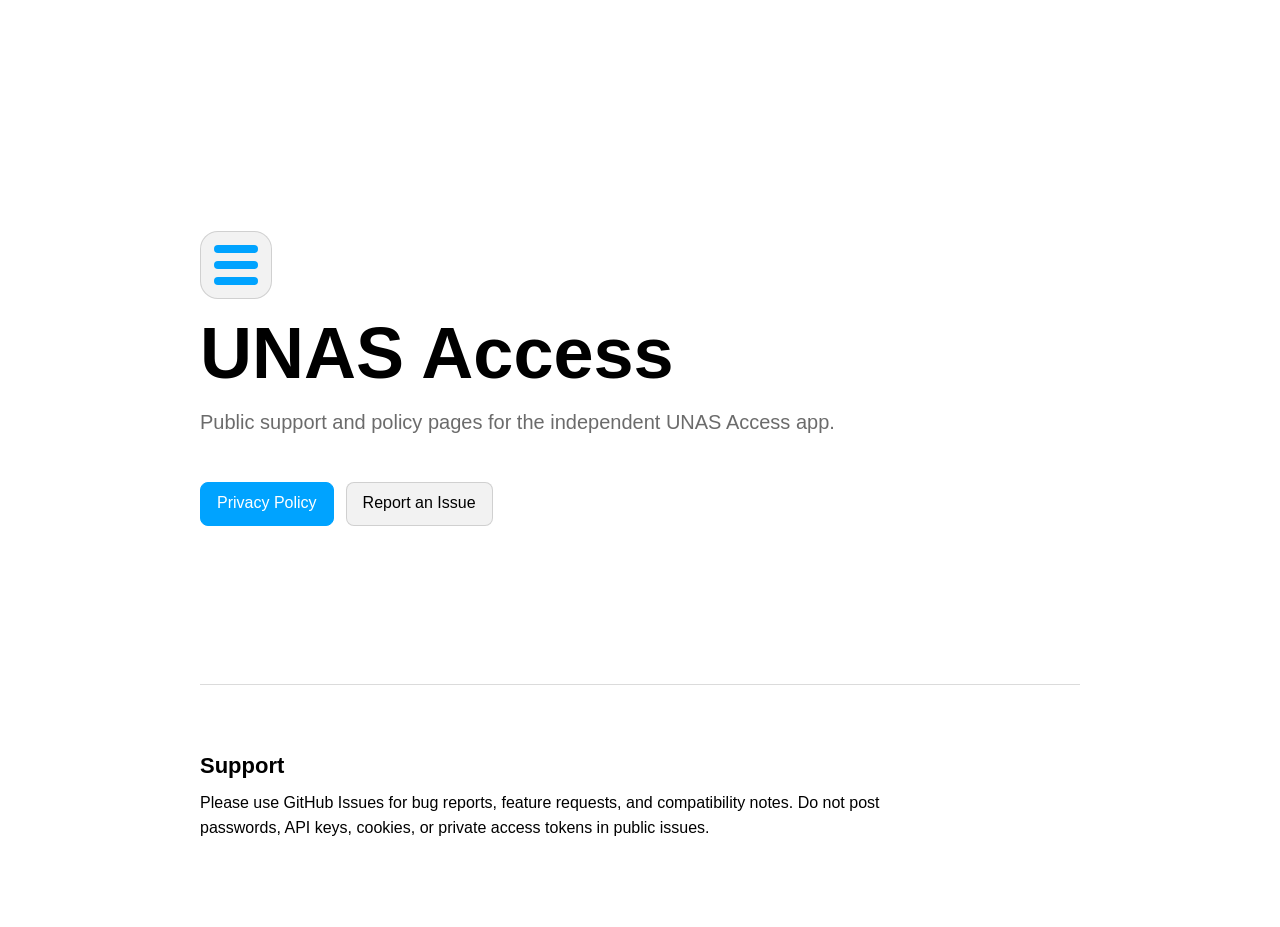
==== docs/index.html @ 2b998a5d "initial public support site" ====
<!doctype html>
<html lang="en">
<head>
    <meta charset="utf-8">
    <meta name="viewport" content="width=device-width, initial-scale=1">
    <title>UNAS Access</title>
    <link rel="stylesheet" href="./styles.css">
</head>
<body>
    <main class="page">
        <section class="hero">
            <div class="mark" aria-hidden="true">
                <span></span>
                <span></span>
                <span></span>
            </div>
            <h1>UNAS Access</h1>
            <p>
                Public support and policy pages for the independent UNAS Access
                app.
            </p>
            <div class="actions">
                <a class="button primary" href="./privacy/">Privacy Policy</a>
                <a
                    class="button"
                    href="https://github.com/Leask/UNAS-Access-Public/issues"
                >Report an Issue</a>
            </div>
        </section>

        <section class="content">
            <h2>Support</h2>
            <p>
                Please use GitHub Issues for bug reports, feature requests, and
                compatibility notes. Do not post passwords, API keys, cookies,
                or private access tokens in public issues.
            </p>
        </section>
    </main>
</body>
</html>
---- docs/styles.css ----
:root {
    color-scheme: light dark;
    --accent: #00a3ff;
    --border: color-mix(in srgb, CanvasText 14%, transparent);
    --muted: color-mix(in srgb, CanvasText 58%, transparent);
    --panel: color-mix(in srgb, CanvasText 5%, Canvas);
}

* {
    box-sizing: border-box;
}

body {
    margin: 0;
    min-height: 100vh;
    font: 16px/1.55 -apple-system, BlinkMacSystemFont, "Segoe UI", sans-serif;
    color: CanvasText;
    background: Canvas;
}

a {
    color: var(--accent);
}

.page {
    width: min(880px, calc(100% - 40px));
    margin: 0 auto;
    padding: 72px 0;
}

.hero {
    min-height: 68vh;
    display: grid;
    align-content: center;
    gap: 18px;
}

.mark {
    display: grid;
    gap: 8px;
    width: 72px;
    padding: 13px;
    border: 1px solid var(--border);
    border-radius: 18px;
    background: var(--panel);
}

.mark span {
    display: block;
    height: 8px;
    border-radius: 999px;
    background: var(--accent);
}

h1 {
    margin: 0;
    font-size: clamp(42px, 7vw, 72px);
    line-height: 1;
    letter-spacing: 0;
}

h2 {
    margin: 36px 0 8px;
    font-size: 22px;
    letter-spacing: 0;
}

p {
    margin: 0 0 14px;
    max-width: 720px;
}

.hero p {
    font-size: 20px;
    color: var(--muted);
}

.actions {
    display: flex;
    flex-wrap: wrap;
    gap: 12px;
    margin-top: 12px;
}

.button {
    display: inline-flex;
    align-items: center;
    min-height: 44px;
    padding: 0 16px;
    border: 1px solid var(--border);
    border-radius: 8px;
    color: CanvasText;
    text-decoration: none;
    background: var(--panel);
}

.button.primary {
    border-color: var(--accent);
    color: white;
    background: var(--accent);
}

.content {
    padding-top: 28px;
    border-top: 1px solid var(--border);
}

.policy .content {
    max-width: 760px;
    margin: 0 auto;
}

.eyebrow,
.updated,
.footer {
    color: var(--muted);
}

.eyebrow {
    margin-bottom: 8px;
    font-size: 13px;
    font-weight: 700;
    letter-spacing: 0.08em;
    text-transform: uppercase;
}

.footer {
    margin-top: 44px;
    font-size: 14px;
}

@media (max-width: 520px) {
    .page {
        width: min(100% - 28px, 880px);
        padding: 44px 0;
    }

    .hero {
        min-height: 60vh;
    }

    .actions {
        display: grid;
    }
}
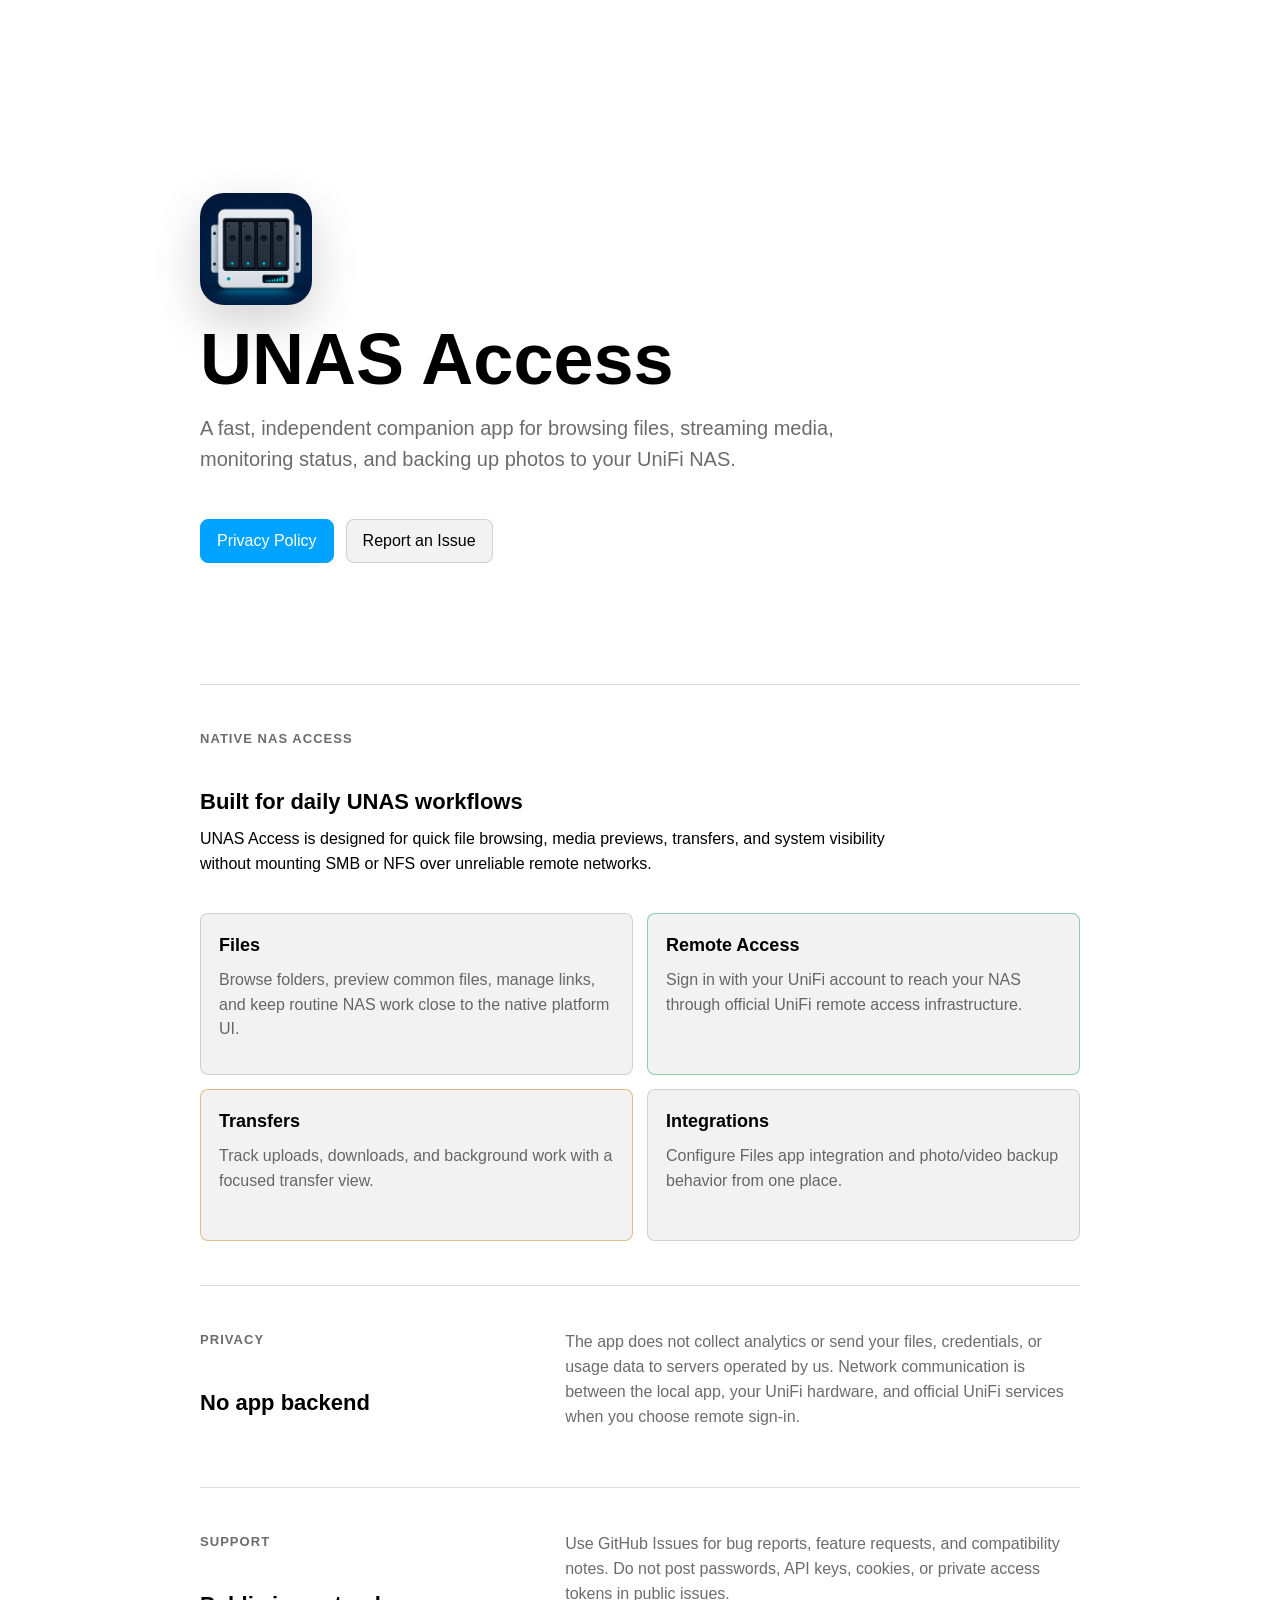
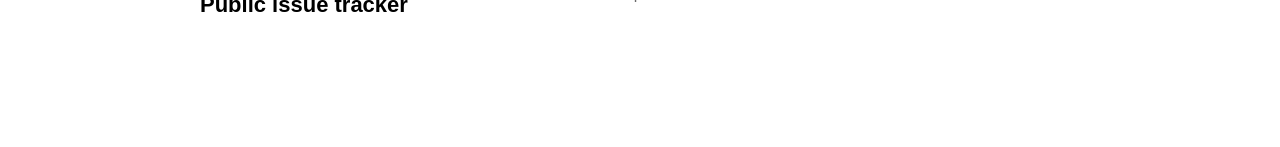
==== commit 9b165c02: "docs: enrich public homepage and privacy policy" ====
--- a/docs/index.html
+++ b/docs/index.html
@@ -9,15 +9,18 @@
 <body>
     <main class="page">
         <section class="hero">
-            <div class="mark" aria-hidden="true">
-                <span></span>
-                <span></span>
-                <span></span>
-            </div>
+            <img
+                class="app-logo"
+                src="./assets/logo.png"
+                width="112"
+                height="112"
+                alt="UNAS Access"
+            >
             <h1>UNAS Access</h1>
             <p>
-                Public support and policy pages for the independent UNAS Access
-                app.
+                A fast, independent companion app for browsing files, streaming
+                media, monitoring status, and backing up photos to your UniFi
+                NAS.
             </p>
             <div class="actions">
                 <a class="button primary" href="./privacy/">Privacy Policy</a>
@@ -28,10 +31,69 @@
             </div>
         </section>
 
-        <section class="content">
-            <h2>Support</h2>
+        <section class="section">
+            <div>
+                <p class="eyebrow">Native NAS Access</p>
+                <h2>Built for daily UNAS workflows</h2>
+                <p>
+                    UNAS Access is designed for quick file browsing, media
+                    previews, transfers, and system visibility without mounting
+                    SMB or NFS over unreliable remote networks.
+                </p>
+            </div>
+
+            <div class="feature-grid">
+                <article>
+                    <h3>Files</h3>
+                    <p>
+                        Browse folders, preview common files, manage links, and
+                        keep routine NAS work close to the native platform UI.
+                    </p>
+                </article>
+                <article>
+                    <h3>Remote Access</h3>
+                    <p>
+                        Sign in with your UniFi account to reach your NAS
+                        through official UniFi remote access infrastructure.
+                    </p>
+                </article>
+                <article>
+                    <h3>Transfers</h3>
+                    <p>
+                        Track uploads, downloads, and background work with a
+                        focused transfer view.
+                    </p>
+                </article>
+                <article>
+                    <h3>Integrations</h3>
+                    <p>
+                        Configure Files app integration and photo/video backup
+                        behavior from one place.
+                    </p>
+                </article>
+            </div>
+        </section>
+
+        <section class="section split">
+            <div>
+                <p class="eyebrow">Privacy</p>
+                <h2>No app backend</h2>
+            </div>
             <p>
-                Please use GitHub Issues for bug reports, feature requests, and
+                The app does not collect analytics or send your files,
+                credentials, or usage data to servers operated by us. Network
+                communication is between the local app, your UniFi hardware,
+                and official UniFi services when you choose remote sign-in.
+            </p>
+        </section>
+
+        <section class="section split">
+            <div>
+                <p class="eyebrow">Support</p>
+                <h2>Public issue tracker</h2>
+            </div>
+            <p>
+                Use GitHub Issues for bug reports, feature requests, and
                 compatibility notes. Do not post passwords, API keys, cookies,
                 or private access tokens in public issues.
             </p>
--- a/docs/styles.css
+++ b/docs/styles.css
@@ -1,9 +1,12 @@
 :root {
     color-scheme: light dark;
     --accent: #00a3ff;
+    --accent-2: #17c964;
+    --accent-3: #ff9f0a;
     --border: color-mix(in srgb, CanvasText 14%, transparent);
     --muted: color-mix(in srgb, CanvasText 58%, transparent);
     --panel: color-mix(in srgb, CanvasText 5%, Canvas);
+    --panel-strong: color-mix(in srgb, CanvasText 8%, Canvas);
 }
 
 * {
@@ -35,21 +38,12 @@
     gap: 18px;
 }
 
-.mark {
-    display: grid;
-    gap: 8px;
-    width: 72px;
-    padding: 13px;
-    border: 1px solid var(--border);
-    border-radius: 18px;
-    background: var(--panel);
-}
-
-.mark span {
+.app-logo {
     display: block;
-    height: 8px;
-    border-radius: 999px;
-    background: var(--accent);
+    width: 112px;
+    height: 112px;
+    border-radius: 24px;
+    box-shadow: 0 18px 48px color-mix(in srgb, #000 18%, transparent);
 }
 
 h1 {
@@ -100,6 +94,55 @@
     background: var(--accent);
 }
 
+.section {
+    display: grid;
+    gap: 22px;
+    padding: 44px 0;
+    border-top: 1px solid var(--border);
+}
+
+.section:first-of-type {
+    padding-top: 56px;
+}
+
+.split {
+    grid-template-columns: minmax(180px, 0.8fr) minmax(0, 1.2fr);
+    align-items: start;
+}
+
+.feature-grid {
+    display: grid;
+    grid-template-columns: repeat(2, minmax(0, 1fr));
+    gap: 14px;
+}
+
+.feature-grid article {
+    min-height: 152px;
+    padding: 18px;
+    border: 1px solid var(--border);
+    border-radius: 8px;
+    background: var(--panel);
+}
+
+.feature-grid article:nth-child(2) {
+    border-color: color-mix(in srgb, var(--accent-2) 36%, var(--border));
+}
+
+.feature-grid article:nth-child(3) {
+    border-color: color-mix(in srgb, var(--accent-3) 36%, var(--border));
+}
+
+.feature-grid h3 {
+    margin: 0 0 8px;
+    font-size: 18px;
+    letter-spacing: 0;
+}
+
+.feature-grid p,
+.split p {
+    color: var(--muted);
+}
+
 .content {
     padding-top: 28px;
     border-top: 1px solid var(--border);
@@ -142,5 +185,9 @@
     .actions {
         display: grid;
     }
+
+    .split,
+    .feature-grid {
+        grid-template-columns: 1fr;
+    }
 }
-
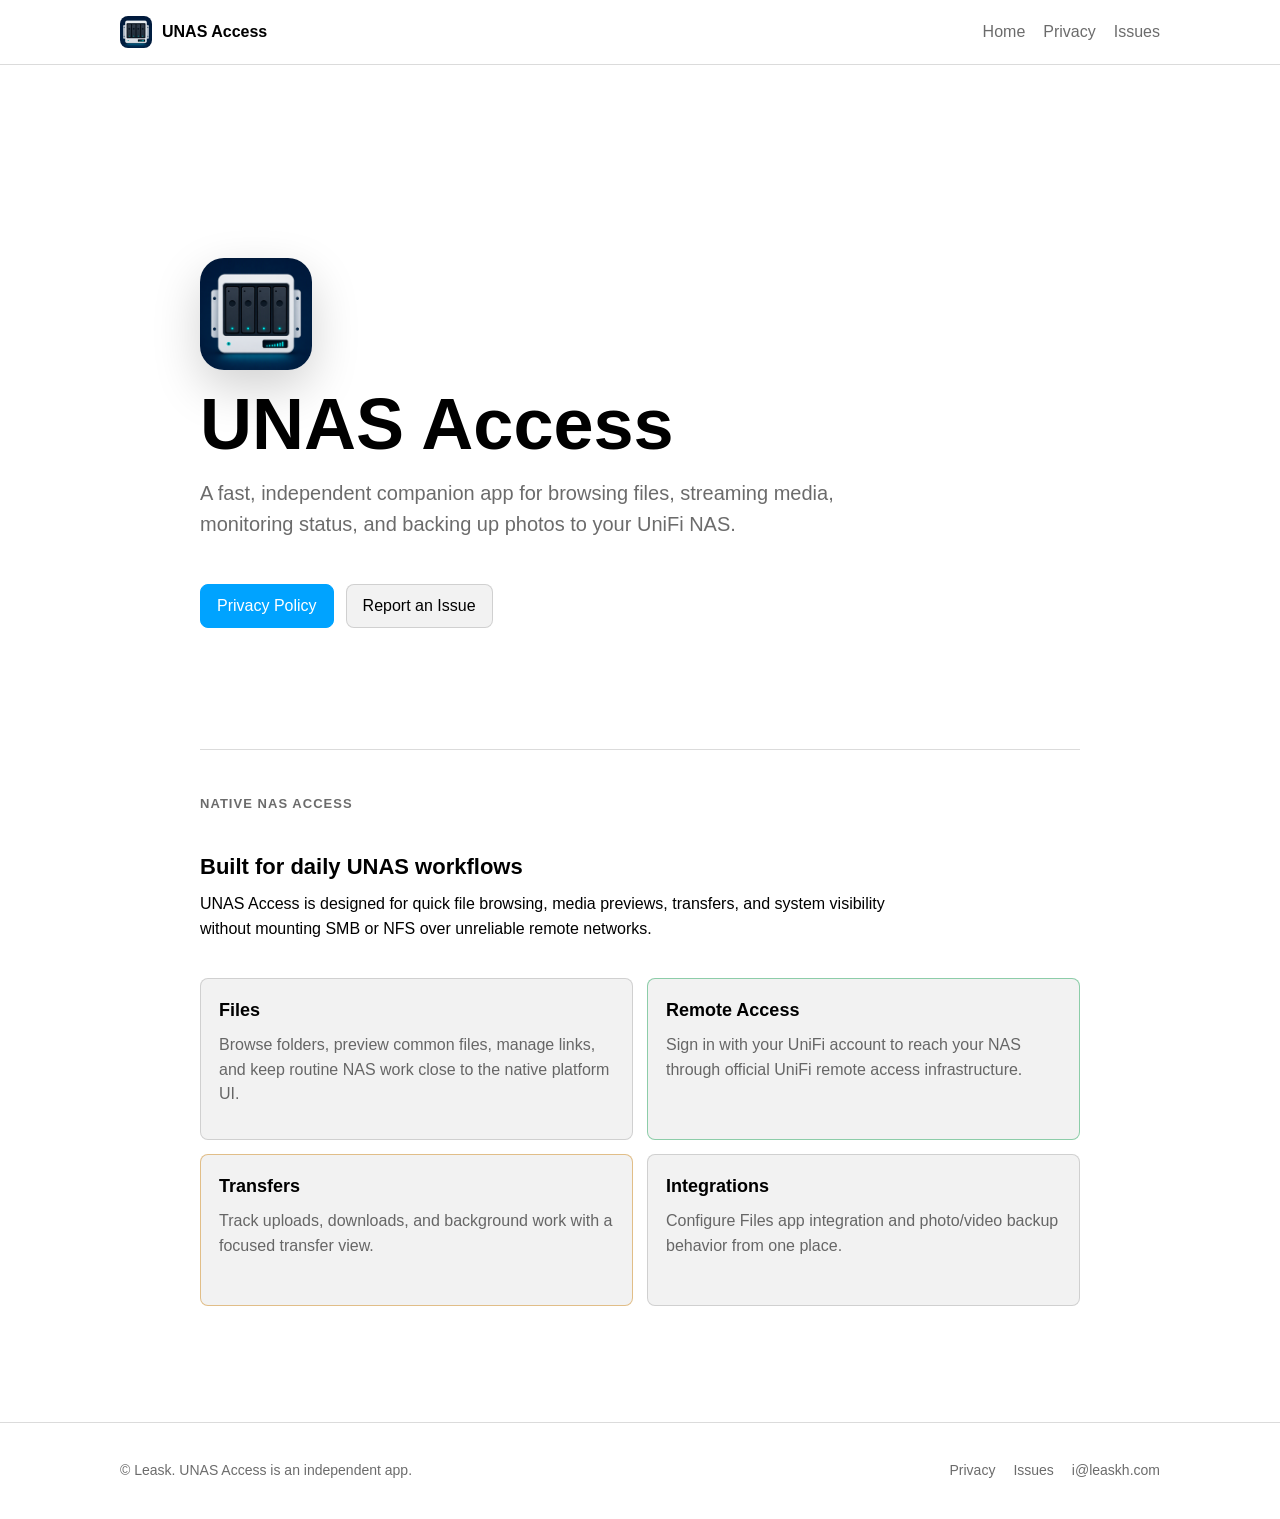
==== commit ac6bf319: "docs: add site navigation and footer" ====
--- a/docs/index.html
+++ b/docs/index.html
@@ -7,6 +7,26 @@
     <link rel="stylesheet" href="./styles.css">
 </head>
 <body>
+    <header class="site-header">
+        <nav class="site-nav" aria-label="Primary">
+            <a class="brand" href="./">
+                <img
+                    src="./assets/logo.png"
+                    width="32"
+                    height="32"
+                    alt=""
+                    aria-hidden="true"
+                >
+                <span>UNAS Access</span>
+            </a>
+            <div class="nav-links">
+                <a href="./">Home</a>
+                <a href="./privacy/">Privacy</a>
+                <a href="https://github.com/Leask/UNAS-Access-Public/issues">Issues</a>
+            </div>
+        </nav>
+    </header>
+
     <main class="page">
         <section class="hero">
             <img
@@ -73,31 +93,17 @@
                 </article>
             </div>
         </section>
+    </main>
 
-        <section class="section split">
-            <div>
-                <p class="eyebrow">Privacy</p>
-                <h2>No app backend</h2>
+    <footer class="site-footer">
+        <div class="footer-inner">
+            <p>© Leask. UNAS Access is an independent app.</p>
+            <div class="footer-links">
+                <a href="./privacy/">Privacy</a>
+                <a href="https://github.com/Leask/UNAS-Access-Public/issues">Issues</a>
+                <a href="mailto:i@leaskh.com">i@leaskh.com</a>
             </div>
-            <p>
-                The app does not collect analytics or send your files,
-                credentials, or usage data to servers operated by us. Network
-                communication is between the local app, your UniFi hardware,
-                and official UniFi services when you choose remote sign-in.
-            </p>
-        </section>
-
-        <section class="section split">
-            <div>
-                <p class="eyebrow">Support</p>
-                <h2>Public issue tracker</h2>
-            </div>
-            <p>
-                Use GitHub Issues for bug reports, feature requests, and
-                compatibility notes. Do not post passwords, API keys, cookies,
-                or private access tokens in public issues.
-            </p>
-        </section>
-    </main>
+        </div>
+    </footer>
 </body>
 </html>
--- a/docs/styles.css
+++ b/docs/styles.css
@@ -25,6 +25,59 @@
     color: var(--accent);
 }
 
+.site-header {
+    position: sticky;
+    top: 0;
+    z-index: 10;
+    border-bottom: 1px solid var(--border);
+    background: color-mix(in srgb, Canvas 92%, transparent);
+    backdrop-filter: blur(18px);
+}
+
+.site-nav {
+    width: min(1040px, calc(100% - 40px));
+    min-height: 64px;
+    margin: 0 auto;
+    display: flex;
+    align-items: center;
+    justify-content: space-between;
+    gap: 18px;
+}
+
+.brand,
+.nav-links,
+.footer-links {
+    display: flex;
+    align-items: center;
+}
+
+.brand {
+    gap: 10px;
+    color: CanvasText;
+    font-weight: 700;
+    text-decoration: none;
+}
+
+.brand img {
+    border-radius: 8px;
+}
+
+.nav-links,
+.footer-links {
+    gap: 18px;
+}
+
+.nav-links a,
+.footer-links a {
+    color: var(--muted);
+    text-decoration: none;
+}
+
+.nav-links a:hover,
+.footer-links a:hover {
+    color: var(--accent);
+}
+
 .page {
     width: min(880px, calc(100% - 40px));
     margin: 0 auto;
@@ -172,7 +225,52 @@
     font-size: 14px;
 }
 
+.site-footer {
+    border-top: 1px solid var(--border);
+}
+
+.footer-inner {
+    width: min(1040px, calc(100% - 40px));
+    min-height: 96px;
+    margin: 0 auto;
+    display: flex;
+    align-items: center;
+    justify-content: space-between;
+    gap: 18px;
+    color: var(--muted);
+    font-size: 14px;
+}
+
+.footer-inner p {
+    margin: 0;
+}
+
 @media (max-width: 520px) {
+    .site-nav,
+    .footer-inner {
+        width: min(100% - 28px, 1040px);
+    }
+
+    .site-nav,
+    .footer-inner,
+    .nav-links,
+    .footer-links {
+        align-items: flex-start;
+    }
+
+    .site-nav,
+    .footer-inner {
+        flex-direction: column;
+        justify-content: center;
+        padding: 14px 0;
+    }
+
+    .nav-links,
+    .footer-links {
+        flex-wrap: wrap;
+        gap: 12px;
+    }
+
     .page {
         width: min(100% - 28px, 880px);
         padding: 44px 0;
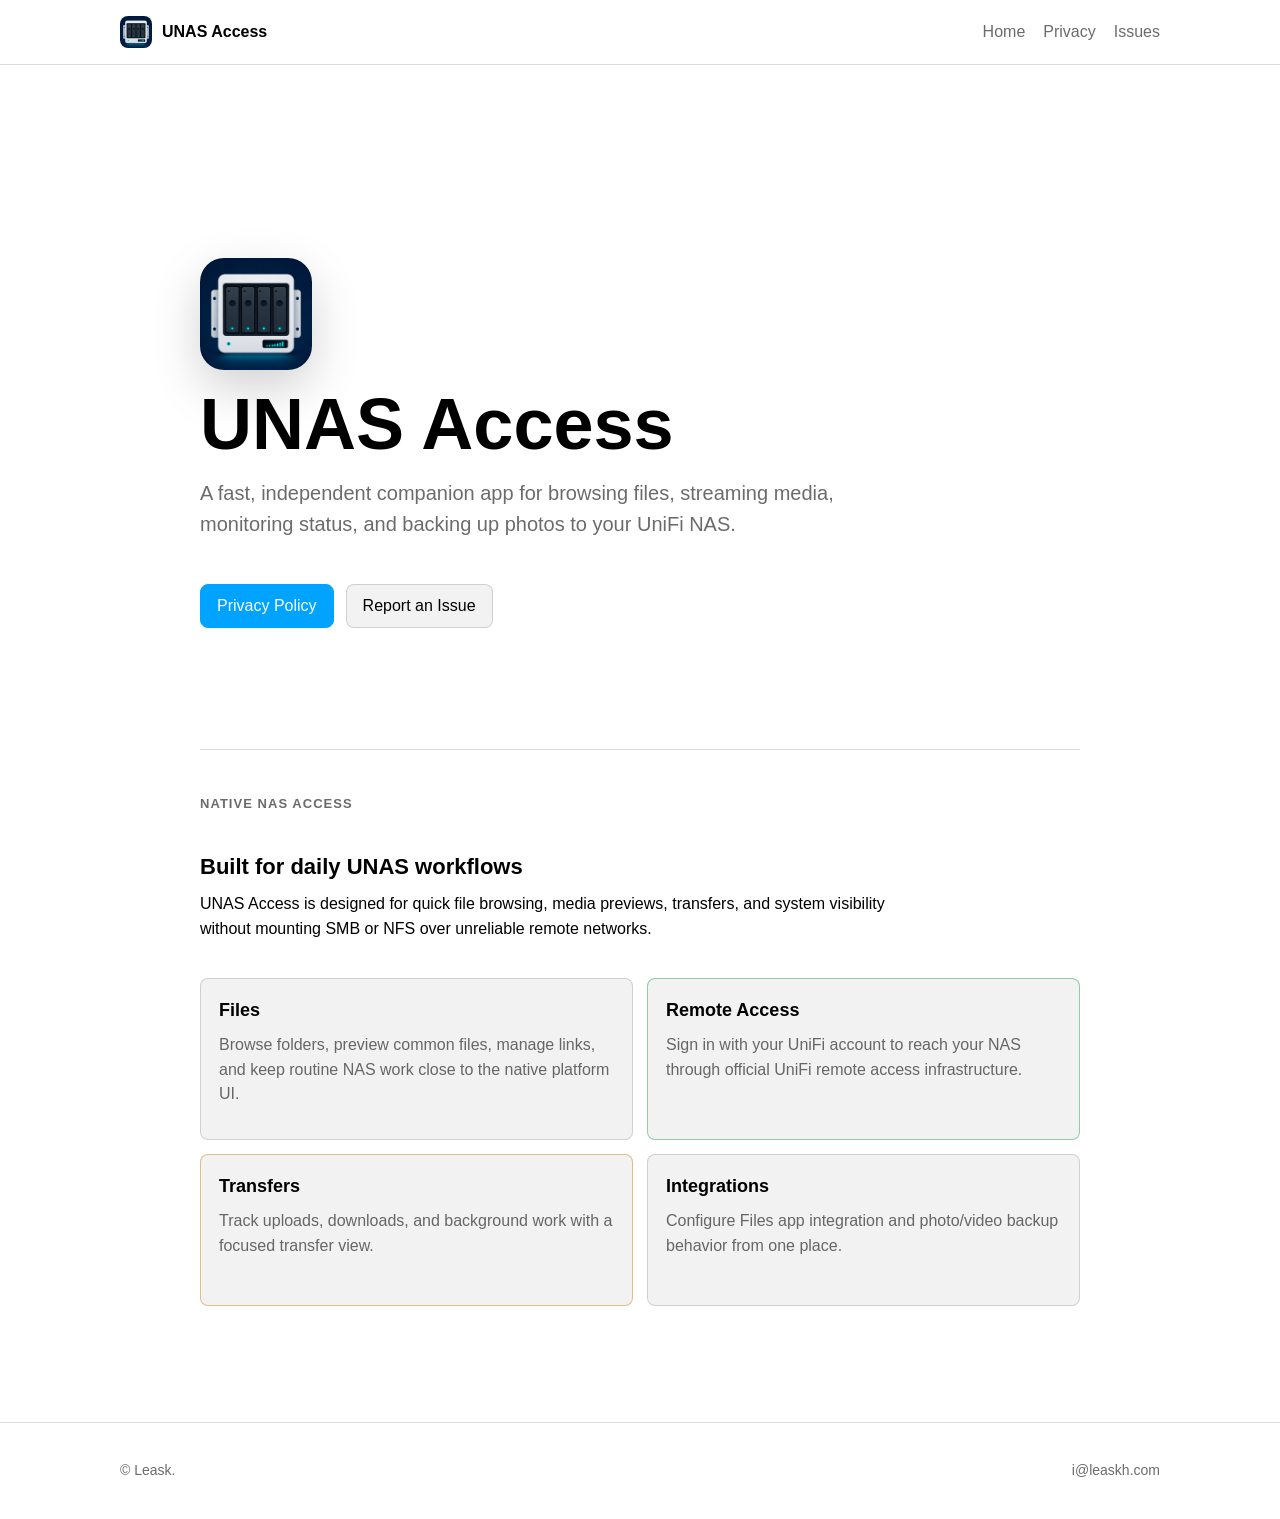
==== commit a4676c3c: "docs: simplify site footer" ====
--- a/docs/index.html
+++ b/docs/index.html
@@ -97,10 +97,8 @@
 
     <footer class="site-footer">
         <div class="footer-inner">
-            <p>© Leask. UNAS Access is an independent app.</p>
+            <p>© Leask.</p>
             <div class="footer-links">
-                <a href="./privacy/">Privacy</a>
-                <a href="https://github.com/Leask/UNAS-Access-Public/issues">Issues</a>
                 <a href="mailto:i@leaskh.com">i@leaskh.com</a>
             </div>
         </div>
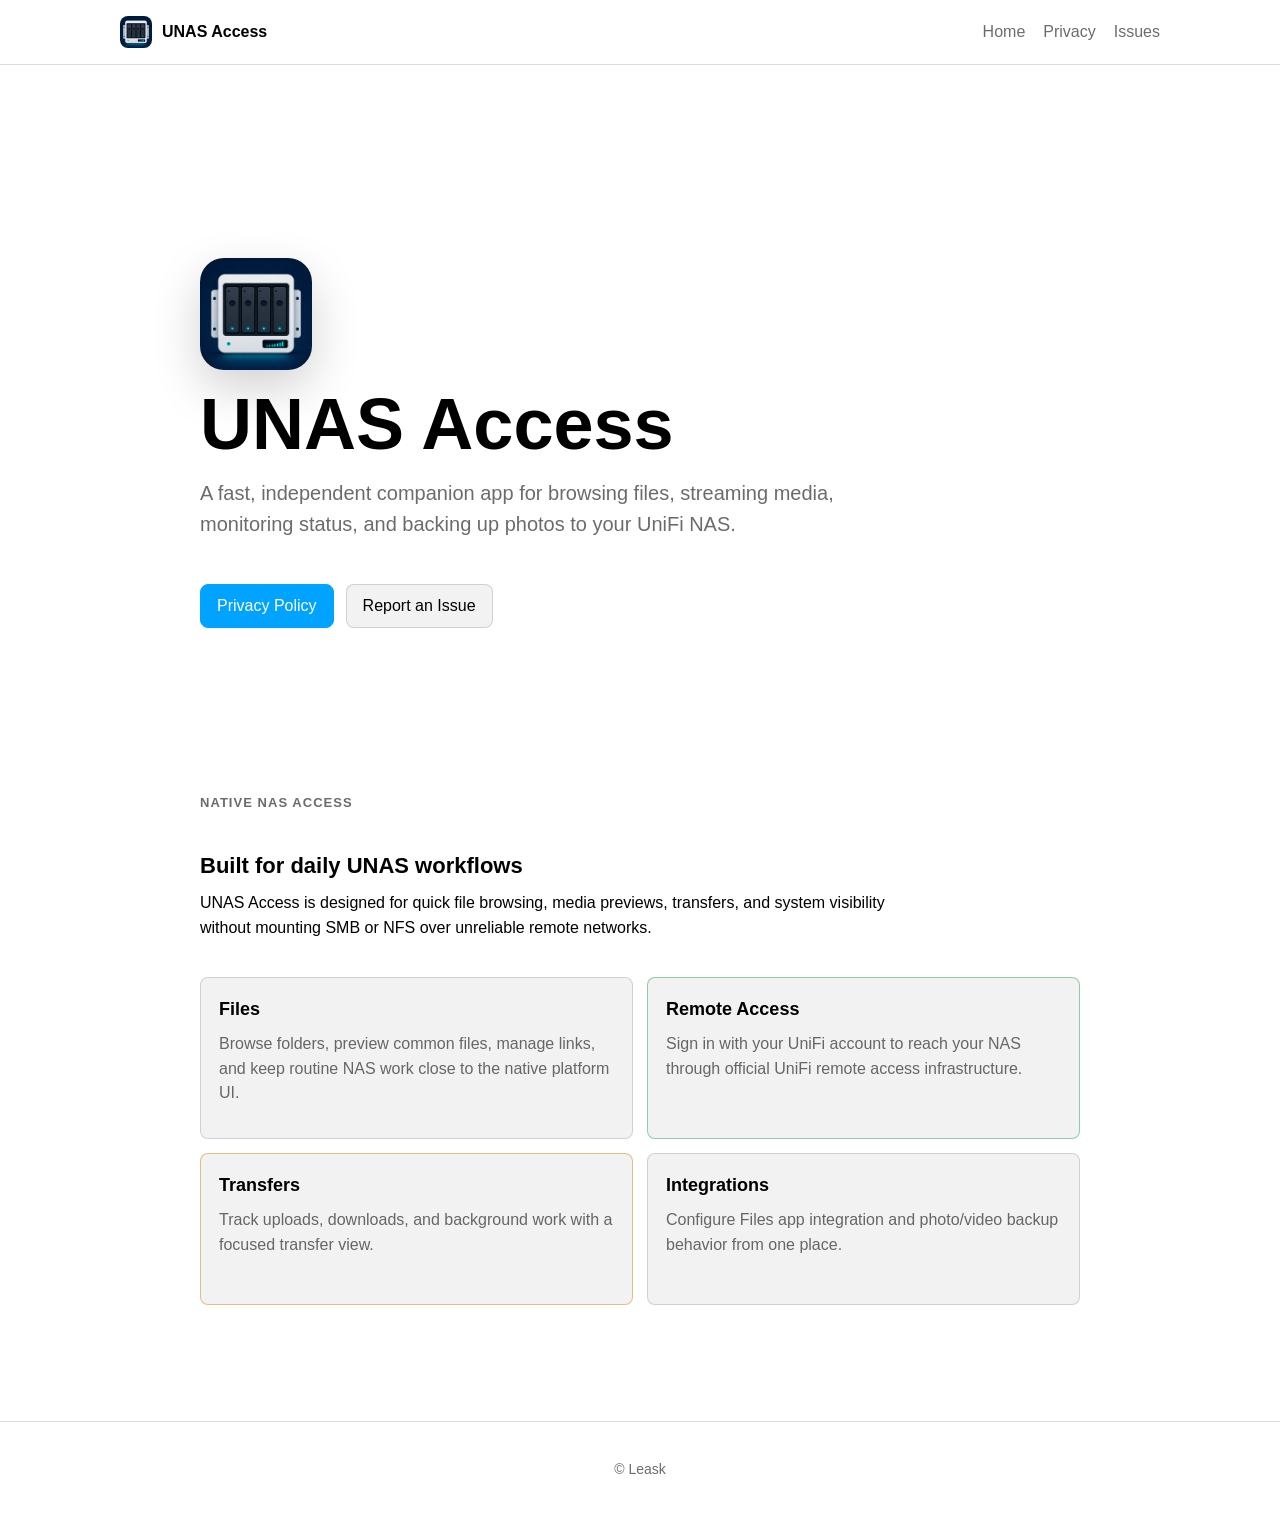
==== commit 21070640: "docs: center minimal footer" ====
--- a/docs/index.html
+++ b/docs/index.html
@@ -97,10 +97,7 @@
 
     <footer class="site-footer">
         <div class="footer-inner">
-            <p>© Leask.</p>
-            <div class="footer-links">
-                <a href="mailto:i@leaskh.com">i@leaskh.com</a>
-            </div>
+            <p>© Leask</p>
         </div>
     </footer>
 </body>
--- a/docs/styles.css
+++ b/docs/styles.css
@@ -45,8 +45,7 @@
 }
 
 .brand,
-.nav-links,
-.footer-links {
+.nav-links {
     display: flex;
     align-items: center;
 }
@@ -62,19 +61,16 @@
     border-radius: 8px;
 }
 
-.nav-links,
-.footer-links {
-    gap: 18px;
-}
-
-.nav-links a,
-.footer-links a {
+.nav-links {
+    gap: 18px;
+}
+
+.nav-links a {
     color: var(--muted);
     text-decoration: none;
 }
 
-.nav-links a:hover,
-.footer-links a:hover {
+.nav-links a:hover {
     color: var(--accent);
 }
 
@@ -151,7 +147,6 @@
     display: grid;
     gap: 22px;
     padding: 44px 0;
-    border-top: 1px solid var(--border);
 }
 
 .section:first-of-type {
@@ -198,7 +193,6 @@
 
 .content {
     padding-top: 28px;
-    border-top: 1px solid var(--border);
 }
 
 .policy .content {
@@ -235,7 +229,7 @@
     margin: 0 auto;
     display: flex;
     align-items: center;
-    justify-content: space-between;
+    justify-content: center;
     gap: 18px;
     color: var(--muted);
     font-size: 14px;
@@ -252,21 +246,17 @@
     }
 
     .site-nav,
-    .footer-inner,
-    .nav-links,
-    .footer-links {
+    .nav-links {
         align-items: flex-start;
     }
 
-    .site-nav,
-    .footer-inner {
+    .site-nav {
         flex-direction: column;
         justify-content: center;
         padding: 14px 0;
     }
 
-    .nav-links,
-    .footer-links {
+    .nav-links {
         flex-wrap: wrap;
         gap: 12px;
     }
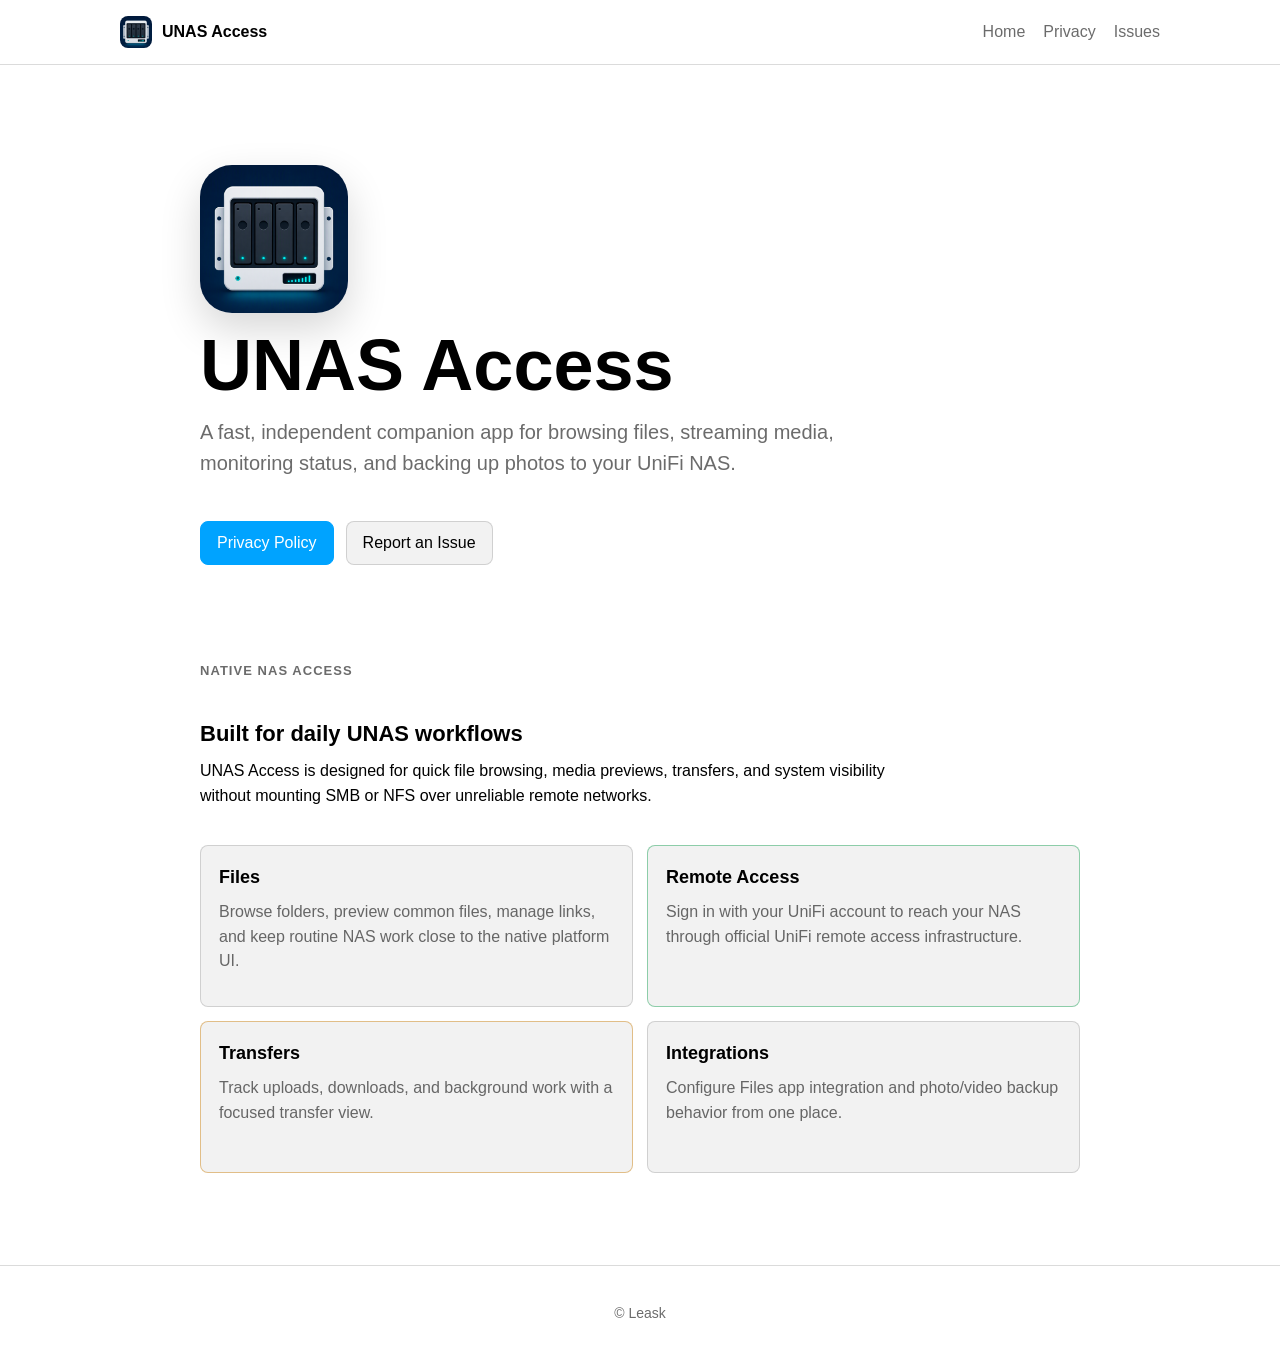
==== commit 29267e3a: "docs: tighten homepage hero spacing" ====
--- a/docs/index.html
+++ b/docs/index.html
@@ -32,8 +32,8 @@
             <img
                 class="app-logo"
                 src="./assets/logo.png"
-                width="112"
-                height="112"
+                width="148"
+                height="148"
                 alt="UNAS Access"
             >
             <h1>UNAS Access</h1>
--- a/docs/styles.css
+++ b/docs/styles.css
@@ -77,22 +77,22 @@
 .page {
     width: min(880px, calc(100% - 40px));
     margin: 0 auto;
-    padding: 72px 0;
+    padding: 48px 0;
 }
 
 .hero {
-    min-height: 68vh;
+    min-height: 56vh;
     display: grid;
     align-content: center;
-    gap: 18px;
+    gap: 16px;
 }
 
 .app-logo {
     display: block;
-    width: 112px;
-    height: 112px;
-    border-radius: 24px;
-    box-shadow: 0 18px 48px color-mix(in srgb, #000 18%, transparent);
+    width: 148px;
+    height: 148px;
+    border-radius: 32px;
+    box-shadow: 0 16px 40px color-mix(in srgb, #000 16%, transparent);
 }
 
 h1 {
@@ -150,7 +150,7 @@
 }
 
 .section:first-of-type {
-    padding-top: 56px;
+    padding-top: 36px;
 }
 
 .split {
@@ -263,11 +263,17 @@
 
     .page {
         width: min(100% - 28px, 880px);
-        padding: 44px 0;
+        padding: 32px 0;
     }
 
     .hero {
-        min-height: 60vh;
+        min-height: 50vh;
+    }
+
+    .app-logo {
+        width: 124px;
+        height: 124px;
+        border-radius: 28px;
     }
 
     .actions {
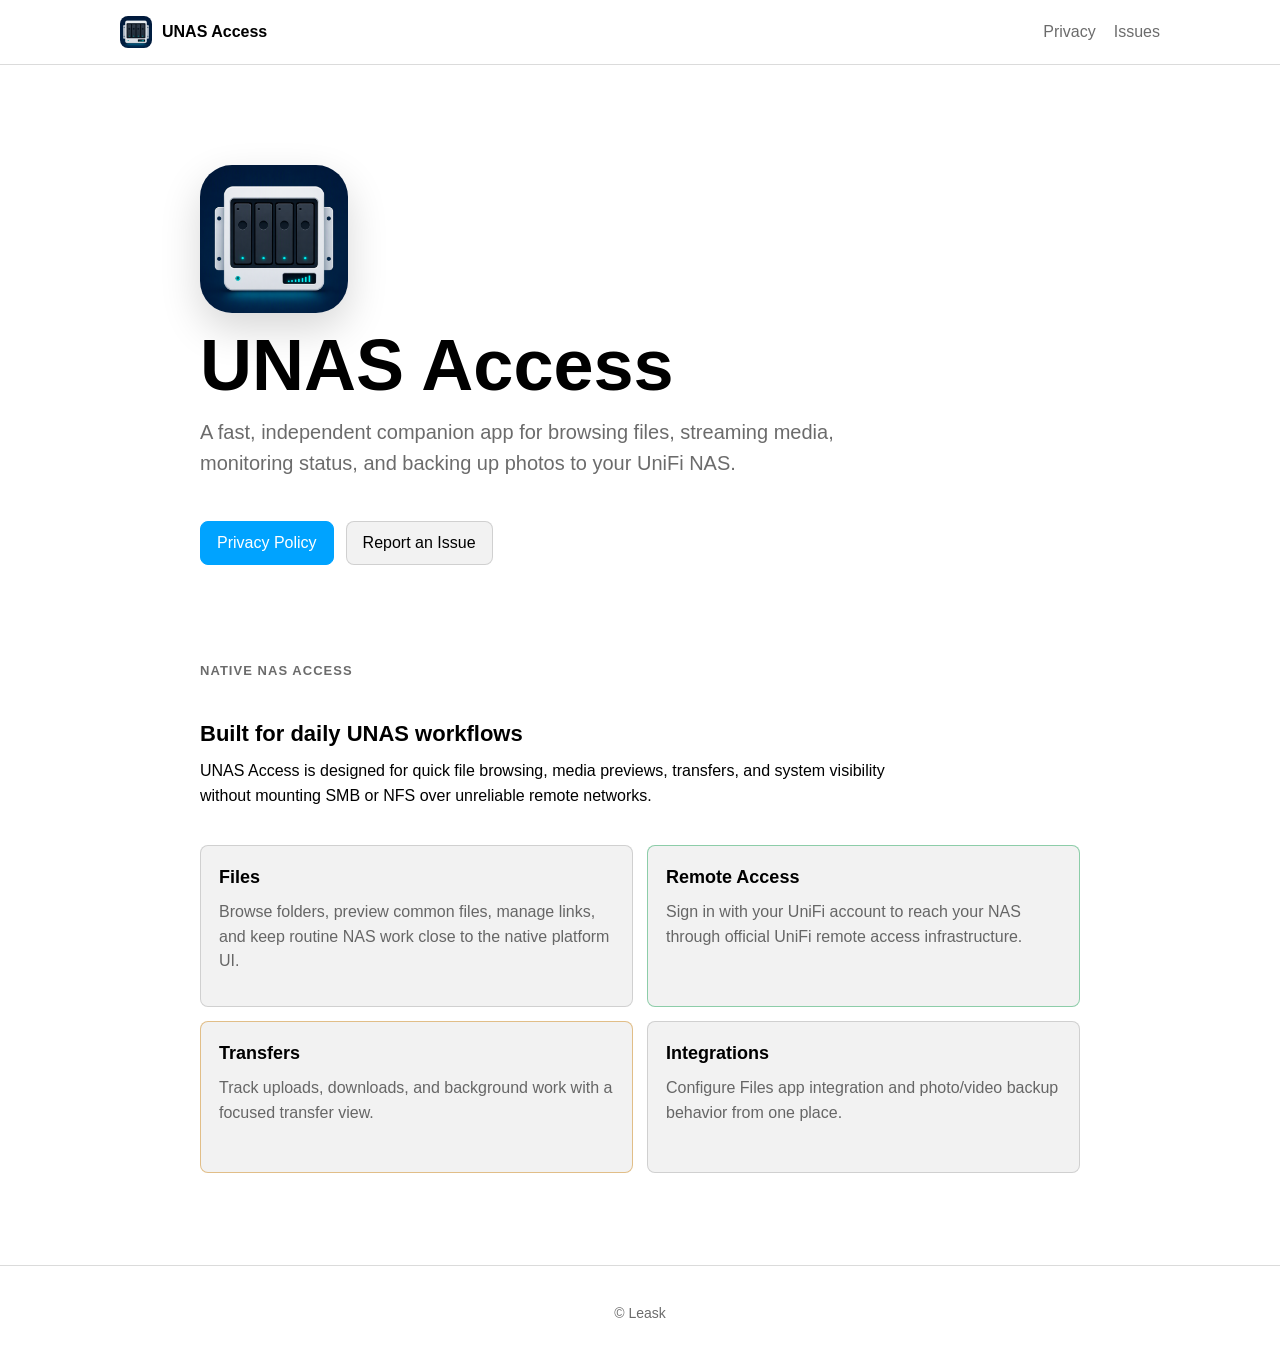
==== commit bf25c11e: "docs: use brand link as homepage nav" ====
--- a/docs/index.html
+++ b/docs/index.html
@@ -20,7 +20,6 @@
                 <span>UNAS Access</span>
             </a>
             <div class="nav-links">
-                <a href="./">Home</a>
                 <a href="./privacy/">Privacy</a>
                 <a href="https://github.com/Leask/UNAS-Access-Public/issues">Issues</a>
             </div>
--- a/docs/styles.css
+++ b/docs/styles.css
@@ -227,12 +227,11 @@
     width: min(1040px, calc(100% - 40px));
     min-height: 96px;
     margin: 0 auto;
-    display: flex;
-    align-items: center;
-    justify-content: center;
-    gap: 18px;
+    display: grid;
+    place-items: center;
     color: var(--muted);
     font-size: 14px;
+    text-align: center;
 }
 
 .footer-inner p {
